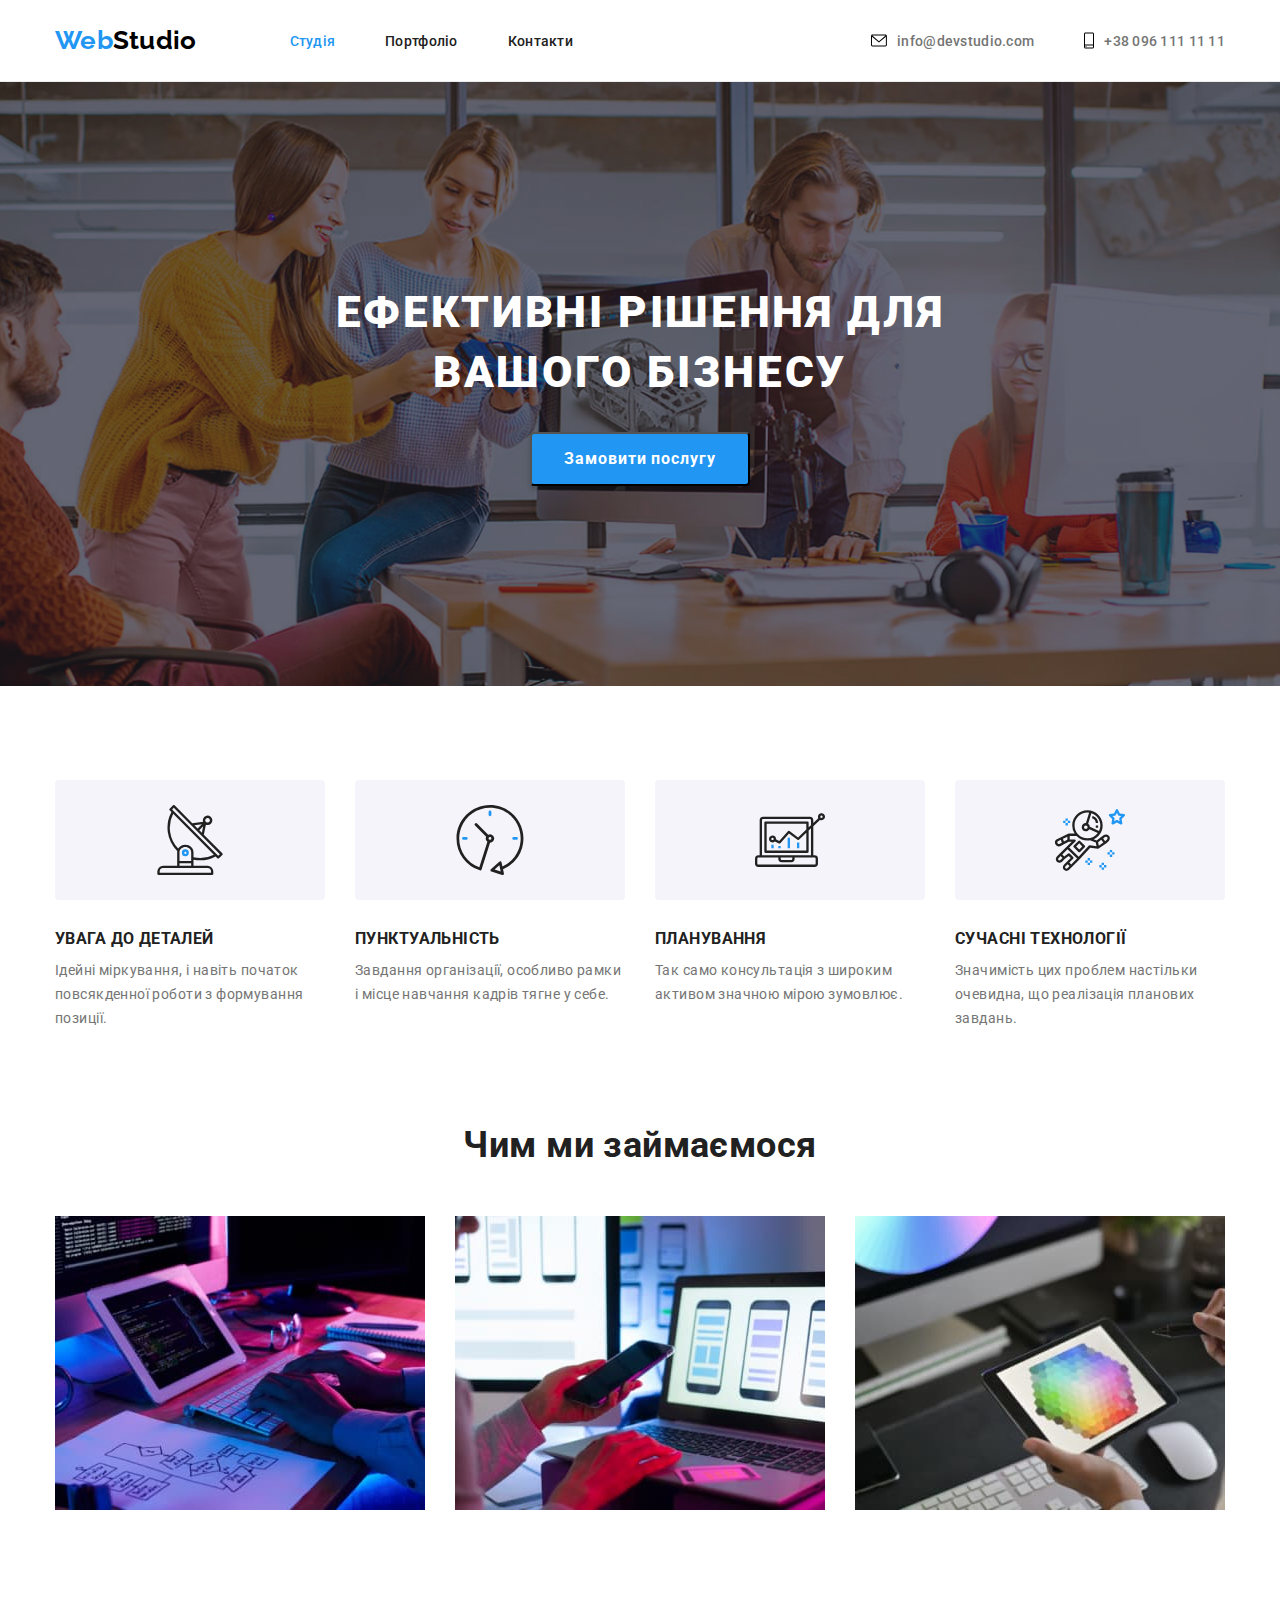
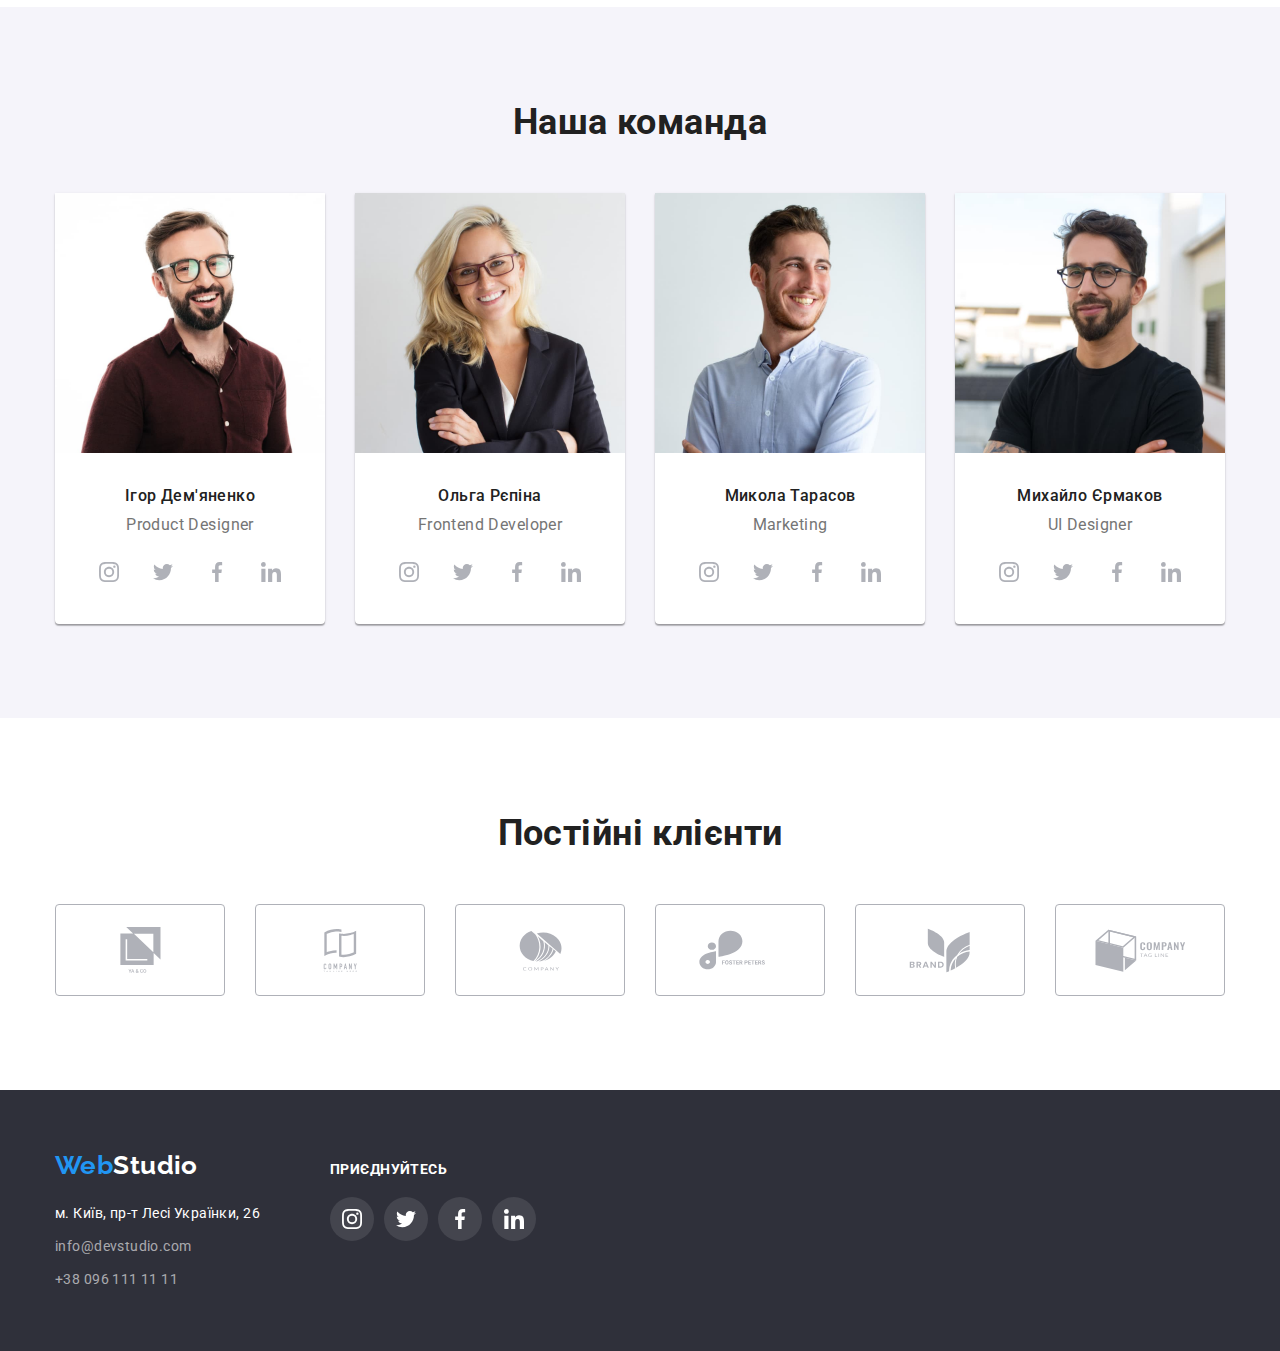
==== index.html @ fa8939fe "Initial commit" ====
<!DOCTYPE html>
<html lang="uk">
  <head>
    <meta charset="UTF-8" />
    <meta http-equiv="X-UA-Compatible" content="IE=edge" />
    <meta name="viewport" content="width=device-width, initial-scale=1.0" />
    <title>Студія</title>
    <!--Front style-->
    <link rel="preconnect" href="https://fonts.googleapis.com" />
    <link rel="preconnect" href="https://fonts.gstatic.com" crossorigin />
    <link
      href="https://fonts.googleapis.com/css2?family=Raleway:wght@700&family=Roboto:wght@400;500;700;900&display=swap"
      rel="stylesheet"
    />
    <!--Normalize-style-->
    <link href="css/modern-normalize.css" rel="stylesheet" />

    <!--Styles-->
    <link href="css/styles.css" rel="stylesheet" />
  </head>
  <body>
    <!--header-->
    <header class="header">
      <div class="container header-container">
        <nav class="header-nav">
          <a class="logo" href="index.html"><span class="logo-cl">Web</span>Studio</a>
          <ul class="list list-block">
            <li class="header-nav-list-item active-page">
              <a class="link" href="./index.html">Студія</a>
            </li>
            <li class="header-nav-list-item">
              <a class="link" href="./portfolio.html">Портфоліо</a>
            </li>
            <li class="header-nav-list-item"><a class="link" href="">Контакти</a></li>
          </ul>
        </nav>
        <ul class="list list-block">
          <li class="header-nav-list-contacti-item">
       
              <a class="link link-header" href="mailto:">
                <svg class="link pic-email" width="16" height="17">
                  <use href="./images/icons.svg#mail"></use>
                </svg>
                info@devstudio.com</a>
      
          </li>
          <li class="header-nav-list-contacti-item">
              <a class="link link-header" href="tel:+380961111111">
                <svg class="pic-smartphone" width="10" height="17">
                  <use href="./images/icons.svg#smartphone"></use>
                </svg>
                +38 096 111 11 11</a>
          </li>
        </ul>
      </div>
    </header>
    <div class="container"></div>
    <main>
      <!--btn-->
      <section class="section-btn all-section">
        <h1 class="section-title">Ефективні рішення для <br />вашого бізнесу</h1>
        <button class="btn" type="button">Замовити послугу</button>
      </section>
      <!--about -->
      <section class="description all-section">
        <div class="container">
          <h2 class="title" hidden>Опис</h2>
          <ul class="titlle-list list">
            <li class="description-list-item">
              <div class="pic">
                <svg class="pic-antena" width="70" height="70">
                  <use href="./images/icons.svg#antenna"></use>
                </svg>
              </div>
              <h3 class="description-title">УВАГА ДО ДЕТАЛЕЙ</h3>
              <p class="description-text">
                Ідейні міркування, і навіть початок повсякденної роботи з формування позиції.
              </p>
            </li>
            <li class="description-list-item">
              <div class="pic">
                <svg class="pic-clock" width="70" height="70">
                  <use href="./images/icons.svg#clock"></use>
                </svg>
              </div>
              <h3 class="description-title">ПУНКТУАЛЬНІСТЬ</h3>
              <p class="description-text">
                Завдання організації, особливо рамки і місце навчання кадрів тягне у себе.
              </p>
            </li>
            <li class="description-list-item">
              <div class="pic">
                <svg class="pic-diagram" width="70" height="70">
                  <use href="./images/icons.svg#diagram"></use>
                </svg>
              </div>
              <h3 class="description-title">ПЛАНУВАННЯ</h3>
              <p class="description-text">
                Так само консультація з широким активом значною мірою зумовлює.
              </p>
            </li>
            <li class="description-list-item">
              <div class="pic">
                <svg class="pic-astronaut" width="70" height="70">
                  <use href="./images/icons.svg#astronaut"></use>
                </svg>
              </div>
              <h3 class="description-title">СУЧАСНІ ТЕХНОЛОГІЇ</h3>
              <p class="description-text">
                Значимість цих проблем настільки очевидна, що реалізація планових завдань.
              </p>
            </li>
          </ul>
        </div>
      </section>
      <!--Блок послуг-->
      <section class="about all-section">
        <h2 class="title">Чим ми займаємося</h2>
        <div class="container">
          <ul class="list about-list">
            <li class="about-list-item">
              <img
                class="about-list-item-img"
                src="./images/tablet_computer.jpg"
                alt="Планшет з клавіатурою"
                width="370"
                height="294"
              />
            </li>
            <li class="about-list-item">
              <img
                class="about-list-item-img"
                src="./images/mobile.jpg"
                alt="телефон на фоны ноутбука"
                width="370"
                height="294"
              />
            </li>
            <li class="about-list-item">
              <img
                class="about-list-item-img"
                src="./images/tablet.jpg"
                alt="планшет"
                width="370"
                height="294"
              />
            </li>
          </ul>
        </div>
      </section>
      <!--our team-->
      <section class="team all-section">
        <div class="container">
          <h2 class="team-title title">Наша команда</h2>
          <ul class="list team-list">
            <li class="team-list-item">
              <img
                class="team-list-item-img"
                src="./images/igorDem.jpg"
                alt="фото Ігора Дем'яненко"
                width="270"
                height="260"
              />
              <div class="team-info">
                <h3 class="name">Ігор Дем'яненко</h3>
                <p class="profession" lang="en">Product Designer</p>
                <ul class="list-social-item">
                  <li class="social-item">
                    <a
                      class="social-link"
                      href="https://www.instagram.com"
                      aria-label="instagram"
                      target="_blank"
                      rel="noopener noreferrer"
                    >
                      <svg class="social-icon" width="20" height="20">
                        <use href="./images/icons.svg#instagram"></use>
                      </svg>
                    </a>
                  </li>
                  <li class="social-item">
                    <a
                      class="social-link"
                      href="https://www.twitter.com"
                      aria-label="twitter"
                      target="_blank"
                      rel="noopener noreferrer"
                    >
                      <svg class="social-icon" width="20" height="20">
                        <use href="./images/icons.svg#twitter"></use>
                      </svg>
                    </a>
                  </li>
                  <li class="social-item">
                    <a
                      class="social-link"
                      href="https://www.facebook.com"
                      aria-label="facebook"
                      target="_blank"
                      rel="noopener noreferrer"
                    >
                      <svg class="social-icon" width="20" height="20">
                        <use href="./images/icons.svg#facebook"></use>
                      </svg>
                    </a>
                  </li>
                  <li class="social-item">
                    <a
                      class="social-link"
                      href="https://www.linkedin.com"
                      aria-label="linkedin"
                      target="_blank"
                      rel="noopener noreferrer"
                    >
                      <svg class="social-icon" width="20" height="20">
                        <use href="./images/icons.svg#linkedin"></use>
                      </svg>
                    </a>
                  </li>
                </ul>
              </div>
            </li>
            <li class="team-list-item">
              <img
                class="team-list-item-img"
                src="./images/Olga_rep.jpg"
                alt="фото Ольги Рєпіної"
                width="270"
                height="260"
              />
              <div class="team-info">
                <h3 class="name">Ольга Рєпіна</h3>
                <p class="profession" lang="en">Frontend Developer</p>
                <ul class="list-social-item">
                  <li class="social-item">
                    <a
                      class="social-link"
                      href="https://www.instagram.com"
                      aria-label="instagram"
                      target="_blank"
                      rel="noopener noreferrer"
                    >
                      <svg class="social-icon" width="20" height="20">
                        <use href="./images/icons.svg#instagram"></use>
                      </svg>
                    </a>
                  </li>
                  <li class="social-item">
                    <a
                      class="social-link"
                      href="https://www.twitter.com"
                      aria-label="twitter"
                      target="_blank"
                      rel="noopener noreferrer"
                    >
                      <svg class="social-icon" width="20" height="20">
                        <use href="./images/icons.svg#twitter"></use>
                      </svg>
                    </a>
                  </li>
                  <li class="social-item">
                    <a
                      class="social-link"
                      href="https://www.facebook.com"
                      aria-label="facebook"
                      target="_blank"
                      rel="noopener noreferrer"
                    >
                      <svg class="social-icon" width="20" height="20">
                        <use href="./images/icons.svg#facebook"></use>
                      </svg>
                    </a>
                  </li>
                  <li class="social-item">
                    <a
                      class="social-link"
                      href="https://www.linkedin.com"
                      aria-label="linkedin"
                      target="_blank"
                      rel="noopener noreferrer"
                    >
                      <svg class="social-icon" width="20" height="20">
                        <use href="./images/icons.svg#linkedin"></use>
                      </svg>
                    </a>
                  </li>
                </ul>
              </div>
            </li>
            <li class="team-list-item">
              <img
                class="team-list-item-img"
                src="./images/Nikolay_tar.jpg"
                alt="фото Миколи Тарасова"
                width="270"
                height="260"
              />
              <div class="team-info">
                <h3 class="name">Микола Тарасов</h3>
                <p class="profession" lang="en">Marketing</p>
                <ul class="list-social-item">
                  <li class="social-item">
                    <a
                      class="social-link"
                      href="https://www.instagram.com"
                      aria-label="instagram"
                      target="_blank"
                      rel="noopener noreferrer"
                    >
                      <svg class="social-icon" width="20" height="20">
                        <use href="./images/icons.svg#instagram"></use>
                      </svg>
                    </a>
                  </li>
                  <li class="social-item">
                    <a
                      class="social-link"
                      href="https://www.twitter.com"
                      aria-label="twitter"
                      target="_blank"
                      rel="noopener noreferrer"
                    >
                      <svg class="social-icon" width="20" height="20">
                        <use href="./images/icons.svg#twitter"></use>
                      </svg>
                    </a>
                  </li>
                  <li class="social-item">
                    <a
                      class="social-link"
                      href="https://www.facebook.com"
                      aria-label="facebook"
                      target="_blank"
                      rel="noopener noreferrer"
                    >
                      <svg class="social-icon" width="20" height="20">
                        <use href="./images/icons.svg#facebook"></use>
                      </svg>
                    </a>
                  </li>
                  <li class="social-item">
                    <a
                      class="social-link link"
                      href="https://www.linkedin.com"
                      aria-label="linkedin"
                      target="_blank"
                      rel="noopener noreferrer"
                    >
                      <svg class="social-icon" width="20" height="20">
                        <use href="./images/icons.svg#linkedin"></use>
                      </svg>
                    </a>
                  </li>
                </ul>
              </div>
            </li>
            <li class="team-list-item">
              <img
                class="team-list-item-img"
                src="./images/Mihaylo_Yerm.jpg"
                alt="фото михайла Єрмакова"
                width="270"
                height="260"
              />
              <div class="team-info">
                <h3 class="name">Михайло Єрмаков</h3>
                <p class="profession" lang="en">UI Designer</p>
                <ul class="list-social-item">
                  <li class="social-item">
                    <a
                      class="social-link"
                      href="https://www.instagram.com"
                      aria-label="instagram"
                      target="_blank"
                      rel="noopener noreferrer"
                    >
                      <svg class="social-icon" width="20" height="20">
                        <use href="./images/icons.svg#instagram"></use>
                      </svg>
                    </a>
                  </li>
                  <li class="social-item">
                    <a
                      class="social-link"
                      href="https://www.twitter.com"
                      aria-label="twitter"
                      target="_blank"
                      rel="noopener noreferrer"
                    >
                      <svg class="social-icon" width="20" height="20">
                        <use href="./images/icons.svg#twitter"></use>
                      </svg>
                    </a>
                  </li>
                  <li class="social-item">
                    <a
                      class="social-link"
                      href="https://www.facebook.com"
                      aria-label="facebook"
                      target="_blank"
                      rel="noopener noreferrer"
                    >
                      <svg class="social-icon" width="20" height="20">
                        <use href="./images/icons.svg#facebook"></use>
                      </svg>
                    </a>
                  </li>
                  <li class="social-item">
                    <a
                      class="social-link"
                      href="https://www.linkedin.com"
                      aria-label="linkedin"
                      target="_blank"
                      rel="noopener noreferrer"
                    >
                      <svg class="social-icon" width="20" height="20">
                        <use href="./images/icons.svg#linkedin"></use>
                      </svg>
                    </a>
                  </li>
                </ul>
              </div>
            </li>
          </ul>
        </div>
      </section>
      <section class="client-section all-section">
        <h2 class="title">Постійні клієнти</h2>
        <div class="container">
          <ul class="list clients-list">
            <li class="clients-item">
              <a
                class="clients-link"
                aria-label="yago"
                target="_blank"
                rel="noopener noreferrer"
                href=""
              >
                <svg class="clients" width="41" height="46">
                  <use href="./images/icons.svg#yago"></use>
                </svg>
              </a>
            </li>
            <li class="clients-item">
              <a
                class="clients-link"
                aria-label="tagline"
                target="_blank"
                rel="noopener noreferrer"
                href=""
              >
                <svg class="clients" width="93" height="43">
                  <use href="./images/icons.svg#tagline"></use>
                </svg>
              </a>
            </li>
            <li class="clients-item">
              <a
                class="clients-link"
                aria-label="company"
                target="_blank"
                rel="noopener noreferrer"
                href=""
              >
                <svg class="clients" width="43" height="41">
                  <use href="./images/icons.svg#company"></use>
                </svg>
              </a>
            </li>
            <li class="clients-item">
              <a
                class="clients-link"
                aria-label="foster_peters"
                target="_blank"
                rel="noopener noreferrer"
                href=""
              >
                <svg class="clients" width="84" height="40">
                  <use href="./images/icons.svg#foster_peters"></use>
                </svg>
              </a>
            </li>
            <li class="clients-item">
              <a
                class="clients-link"
                aria-label="brand"
                target="_blank"
                rel="noopener noreferrer"
                href=""
              >
                <svg class="clients" width="62" height="45">
                  <use href="./images/icons.svg#brand"></use>
                </svg>
              </a>
            </li>
            <li class="clients-item">
              <a
                class="clients-link"
                aria-label="comtigeline"
                target="_blank"
                rel="noopener noreferrer"
                href=""
              >
                <svg class="clients" width="93" height="43">
                  <use href="./images/icons.svg#comtigeline"></use>
                </svg>
              </a>
            </li>
          </ul>
        </div>
      </section>
    </main>
    <!--contact info-->
    <footer class="footer">
      <div class="container footer-bloc">
        <div class="footer-contacts">
          <a class="logo logo-footer" href="index.html"><span class="logo-cl">Web</span>Studio</a>
          <address class="address-maps" title="адрес студії">
            <p class="address-maps-text">м. Київ, пр-т Лесі Українки, 26</p>
            <ul class="list">
              <li class="address-list-item">
                <a class="link" href="mailto:info@devstudio.com">info@devstudio.com</a>
              </li>
              <li class="address-list-item">
                <a class="link" href="tel:+380961111111">+38 096 111 11 11</a>
              </li>
            </ul>
          </address>
        </div>
        <div class="">
          <h4 class="title-footer">приєднуйтесь</h4>
          <ul class="list-social-item">
            <li class="social-item">
              <a
                class="link footer-icon-link"
                href="https://www.instagram.com"
                aria-label="instagram"
                target="_blank"
                rel="noopener noreferrer"
              >
                <svg class="footer-icon" width="20" height="20">
                  <use href="./images/icons.svg#instagram"></use>
                </svg>
              </a>
            </li>
            <li class="social-item">
              <a
                class="link footer-icon-link"
                href="https://www.twitter.com"
                aria-label="twitter"
                target="_blank"
                rel="noopener noreferrer"
              >
                <svg class="footer-icon" width="20" height="20">
                  <use href="./images/icons.svg#twitter"></use>
                </svg>
              </a>
            </li>
            <li class="social-item">
              <a
                class="link footer-icon-link"
                href="https://www.facebook.com"
                aria-label="facebook"
                target="_blank"
                rel="noopener noreferrer"
              >
                <svg class="footer-icon" width="20" height="20">
                  <use href="./images/icons.svg#facebook"></use>
                </svg>
              </a>
            </li>
            <li class="social-item">
              <a
                class="link footer-icon-link"
                href="https://www.linkedin.com"
                aria-label="linkedin"
                target="_blank"
                rel="noopener noreferrer"
              >
                <svg class="footer-icon" width="20" height="20">
                  <use href="./images/icons.svg#linkedin"></use>
                </svg>
              </a>
            </li>
          </ul>
        </div>
      </div>
    </footer>
  </body>
</html>
---- css/styles.css ----
:root {
  /* front*/
  --main-font: Roboto, sans-serif, raleway;
  /* text color */
  --main-text-cl: #212121;
  --akcent-cl: #2196f3;

  /* background color*/
  --main-background-cl: #ffffff;
  --background-cl-icon:#AFB1B8;

  /*other*/
  --items: 3;
  --indent: 30px;
  --border: 1px;
}

body {
  font-family: var(--main-font);
  background-color: var(--main-background-cl);
  color: var(--main-text-cl);
  font-size: 14px;
  line-height: calc(16 / 14);
  letter-spacing: 0.03em;
  
}
/*reset*/
.link {
  text-decoration: none;
  color: currentColor;

}



.list {
  list-style: none;
  padding: 0;
  margin: 0;
}
.all-section {
  padding-bottom: 94px;
  
}

/*************************
********HEADER************
*************************/
.container {
  margin-left: auto;
  margin-right: auto;
  width: 1200px;
  padding: 0 15px;
  
}
.header {
  letter-spacing: 0.02em;
  font-weight: 500;
  border-bottom: 1px solid #ececec;
  padding-top: 25px;
  padding-bottom: 25px;
  

}
.header-nav {
  align-items: center;
  display: flex;
  margin-right: auto;
 
}
.header-container{
  display: flex;


}
.logo {
  text-decoration: none;
  font-family: 'Raleway';
  font-weight: 700;
  font-size: 26px;
  line-height: calc(31 / 26);
  color: #000000;
  margin-right: 93px;
}
.logo-footer {
  margin-right: 0;
  color: #ffffff;
}

.logo-cl {
  color: var(--akcent-cl);
}
.list-block {
  display: flex;
  align-items: center;

}
.link-header{
  display: flex;
  align-items: center;
}
.list-block:last-child {
  margin-right: 0;
}
.header-nav-list-item {
  font-weight: 500;
  letter-spacing: 0.02em;
  color: #212121;
  margin-right: 50px;
}

.header-nav-list-item:last-child {
  margin-right: 0;
}
.active-page {
  color: var(--akcent-cl);
}
.header-nav-list-contacti-item {
  display: flex;
  margin-right: 50px;
  font-weight: 500;
  letter-spacing: 0.02em;
  color: #757575;

}

.pic-email{
margin-right: 10px;
}

.pic-smartphone{
  margin-right: 10px;
}
.header-nav-list-contacti-item:last-child {
  margin-right: 0;
}
.header-nav-list-contacti-item:hover,
.header-nav-list-item:hover,
.link:focus {
  fill: var(--akcent-cl);
  color: var(--akcent-cl);
}
.footer {
  background-color: #2f303a;
  padding-top: 60px;
  padding-bottom: 60px;

}

.address-maps {
  margin-top: 20px;
}
.address-maps-text {
  margin-top: 0;
  margin-bottom: 9px;
  font-style: normal;
  font-size: 14px;
  line-height: calc(24 / 14);
  color: #ffffff;
}

.address-list-item {
  margin-bottom: 9px;
  font-style: normal;
  font-size: 14px;
  line-height: calc(24 / 14);
  color: rgba(255, 255, 255, 0.6);
}
.address-list-item:last-child {
  margin-bottom: 0;
}

.footer-bloc {
  display: flex;
  align-items:baseline;
}
.title-footer {
  margin-top: 0;
  margin-bottom: 20px;
  color: var(--main-background-cl);
  Font family: var(--main-font);
  Font style: Bold;
  Font size: 14px;
  text-transform: uppercase;
}
.footer-contacts {
  margin-right: 70px;
}
.footer-icon {
  fill: var(--main-background-cl);
}
.footer-icon-link {
  background-color: rgb(100%, 100%, 100%, 10%);
  display: flex;
  align-items: center;
  justify-content: center;
  width: 44px;
  height: 44px;
  border-radius: 50%;
}
.footer-icon-link:hover,
.footer-icon-link:focus {
      background-color: var(--akcent-cl);
 }



/****************************
*****************************
          Page 1
*****************************
****************************/

.section-btn {
  background-image:linear-gradient(rgba(47, 48, 58, 0.4), rgba(47, 48, 58, 0.4)), url(../images/bg.png);
  background-repeat: no-repeat;
  background-position: center;
  max-width: 1600px;
  background-size: cover;
  margin-left: auto;
  margin-right: auto;
  text-align: center;
  padding-top: 200px;
  padding-bottom: 200px;
}

.section-title {
  margin-top: 0;
  margin-bottom: 30px;
  color: #ffffff;
  font-weight: 900;
  font-size: 44px;
  line-height: calc(60 / 44);
  letter-spacing: 0.06em;
  text-transform: uppercase;
}
.btn {
  font-family: var(--main-font);
  background: var(--akcent-cl);
  box-shadow: 0px 4px 4px rgba(0, 0, 0, 0.15);
  border-radius: 4px;
  font-weight: 700;
  font-size: 16px;
  line-height: calc(30 / 16);
  letter-spacing: 0.06em;
  color: #ffffff;
  cursor: pointer;
  padding: 10px 32px;
}
.description {
  padding-top: 94px;
}

.titlle-list {
  display: flex;
  justify-content: space-between;
}
.description-list-item {
  width: 270px;
}
.description-title {
  margin-top: 0;
  margin-bottom: 0;
  font-size: 16px;
  font-weight: 700;
  text-transform: uppercase;
}
.description-text {
  margin-top: 10px;
  font-size: 14px;
  line-height: calc(24 / 14);
  color: #757575;
}
.description-text:last-child {
  margin-bottom: 0;
}

.pic{
  background-color:#F5F4FA;
  height: 120px;
  display: flex;
  align-items: center;
  justify-content: center;
  margin-bottom: 30px;
  border-radius: 4px;
}

.about-list {
  display: flex;
  justify-content: space-between;
}

.title {
  margin-top: 0;
  margin-bottom: 50px;
  font-weight: 700;
  font-size: 36px;
  line-height: calc(42 / 36);
  text-align: center;
}


.team {
  background-color: #f5f4fa;
  padding-top: 94px;
  padding-bottom: 94px;
}
.team-list {
  display: flex;
  justify-content: space-between;
}

.team-list-item {
  background-color:var(--main-background-cl);
  box-shadow: 0px 1px 3px rgba(0, 0, 0, 0.12), 0px 1px 1px rgba(0, 0, 0, 0.14),
    0px 2px 1px rgba(0, 0, 0, 0.2);
  border-radius: 0px 0px 4px 4px;
}
.team-info {
  padding-top: 30px;
  padding-bottom: 30px;
  
}
.name {
  margin-top: 0;
  margin-bottom: 10px;
  font-weight: 500;
  font-size: 16px;
  line-height: calc(19 / 16);
  text-align: center;
}
.profession {
  margin-top: 0;
  font-size: 16px;
  line-height: calc(19 / 16);
  color: #757575;
  text-align: center;
}
.list-social-item {
  margin: 0;
  list-style: none;
  display: flex;
  gap: 10px;
  justify-content: center;
  padding-left: 0;
}

.social-link{
    display: flex;
    align-items: center;
    justify-content: center;
    width: 44px;
    height: 44px;
    background-color:var(--main-background-cl);
    border-radius: 50%;
    color: var(--background-cl-icon);
}
  
.social-icon{
  fill: currentColor;
 }
 .social-link:hover,
 .social-link:focus {
      color:var(--main-background-cl); 
      background-color: var(--akcent-cl);
 }


.profession:last-child {
  margin-bottom: 0;
}
.client-section{
  padding-top:94px ;
}
.clients-list{
  display: flex;
  gap:30px;
  align-items: center;
    justify-content: center;
}
.clients-link{
  width: 170px;
  height: 92px;
  border: 1px solid var(--background-cl-icon);
  border-radius: 4px;
  display: flex;
    align-items: center;
    justify-content: center;
    color: var(--background-cl-icon);
}
.clients{
  fill: currentColor;
}
.clients:hover,
.clients:focus,
.clients-link:hover,
.clients-link:focus {
  color: var(--akcent-cl);
  border-color: var(--akcent-cl);
}


/****************************
*****************************
          Page 2
*****************************
****************************/
.porfolio {
  padding-top: 94px;
  padding-bottom: 94px;
}
.porfolio-container {
  list-style: none;
  display: flex;
  gap: 8px;
  justify-content: center;
  margin: 0 0 50px 0;
  padding-left: 0;
}
.porfolio-btn-list:hover,
.porfolio-btn-list:focus {
  box-shadow: 0px 2px 2px 0px #0000001F, 0px 1px 2px 0px #00000014, 0px 3px 1px 0px #0000001A;
  border-radius: 4px;
 


}
.porfolio-btn {
  padding: 6px 22px;
  font-family: var(--main-font);
  font-weight: 500;
  font-size: 16px;
  line-height: calc(26 / 16);
  border: none;
  border-radius: 4px;
  cursor: pointer;
}
.porfolio-btn:active {
  background-color: var(--akcent-cl);
  color: #ffffff;
}
.portfolio-list {
  display: flex;
  flex-wrap: wrap;
  gap: var(--indent);
}
.portfolio-list-img {
}
.portfolio-list-img-item {
  flex-basis: calc((100% - var(--indent) * (var(--items)-1)) / var(--items));

}
.portfolio-list-img-item:hover,
.portfolio-list-img-item:focus{
  box-shadow: 1px 4px 6px 0px #00000029, 0px 4px 4px 0px #0000000F, 0px 1px 1px 0px #0000001F;
  border-radius: 6px 4px 1px ;
}

.portfolio-info {
  padding:20px 24px;
  border-right: 1px solid #eee ;
  border-bottom: 1px solid #eee ;
  border-left: 1px solid #eee ;
}
.portfolio-tittle {
  margin: 0;
  font-weight: 700;
  font-size: 18px;
  line-height: calc(36 / 18);
  letter-spacing: 0.06em;
}
.portfolio-name {
  margin: 0;
  font-size: 16px;
  line-height: calc(30 / 16);
  color: #757575;
}
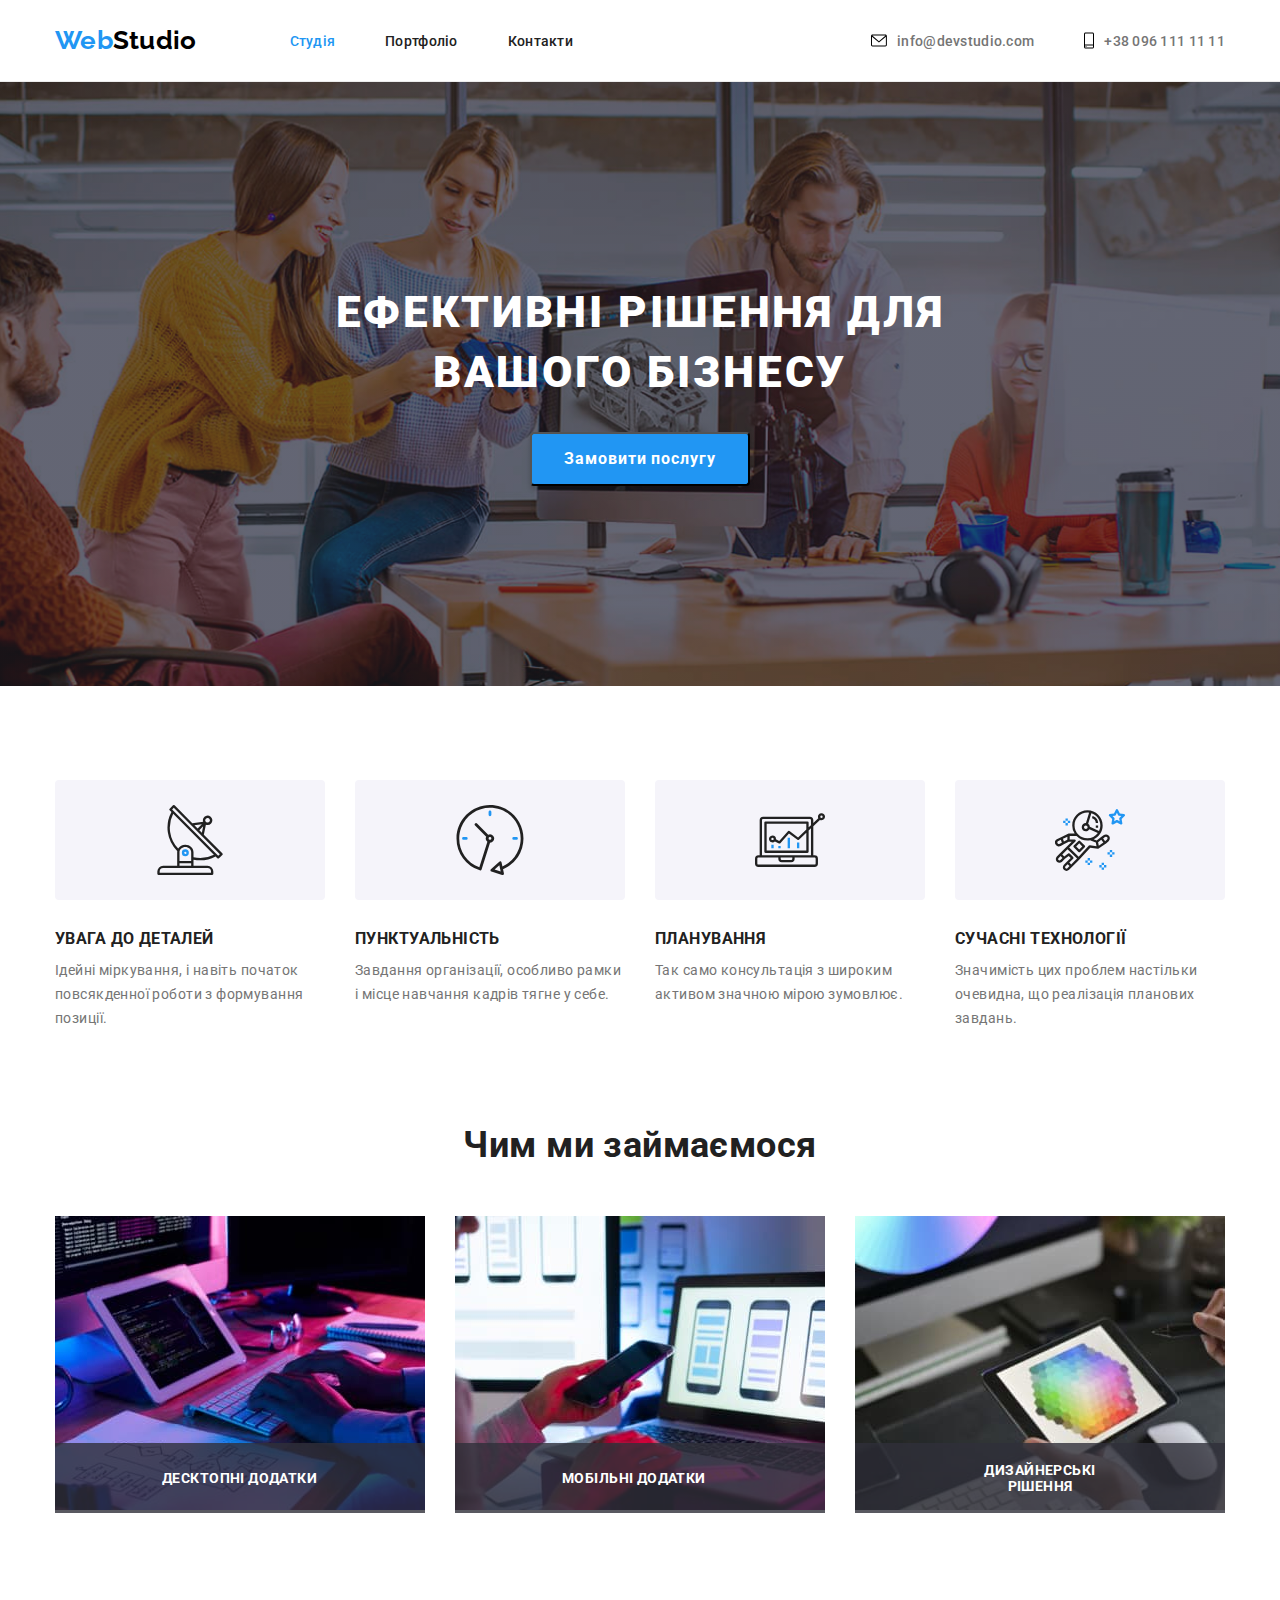
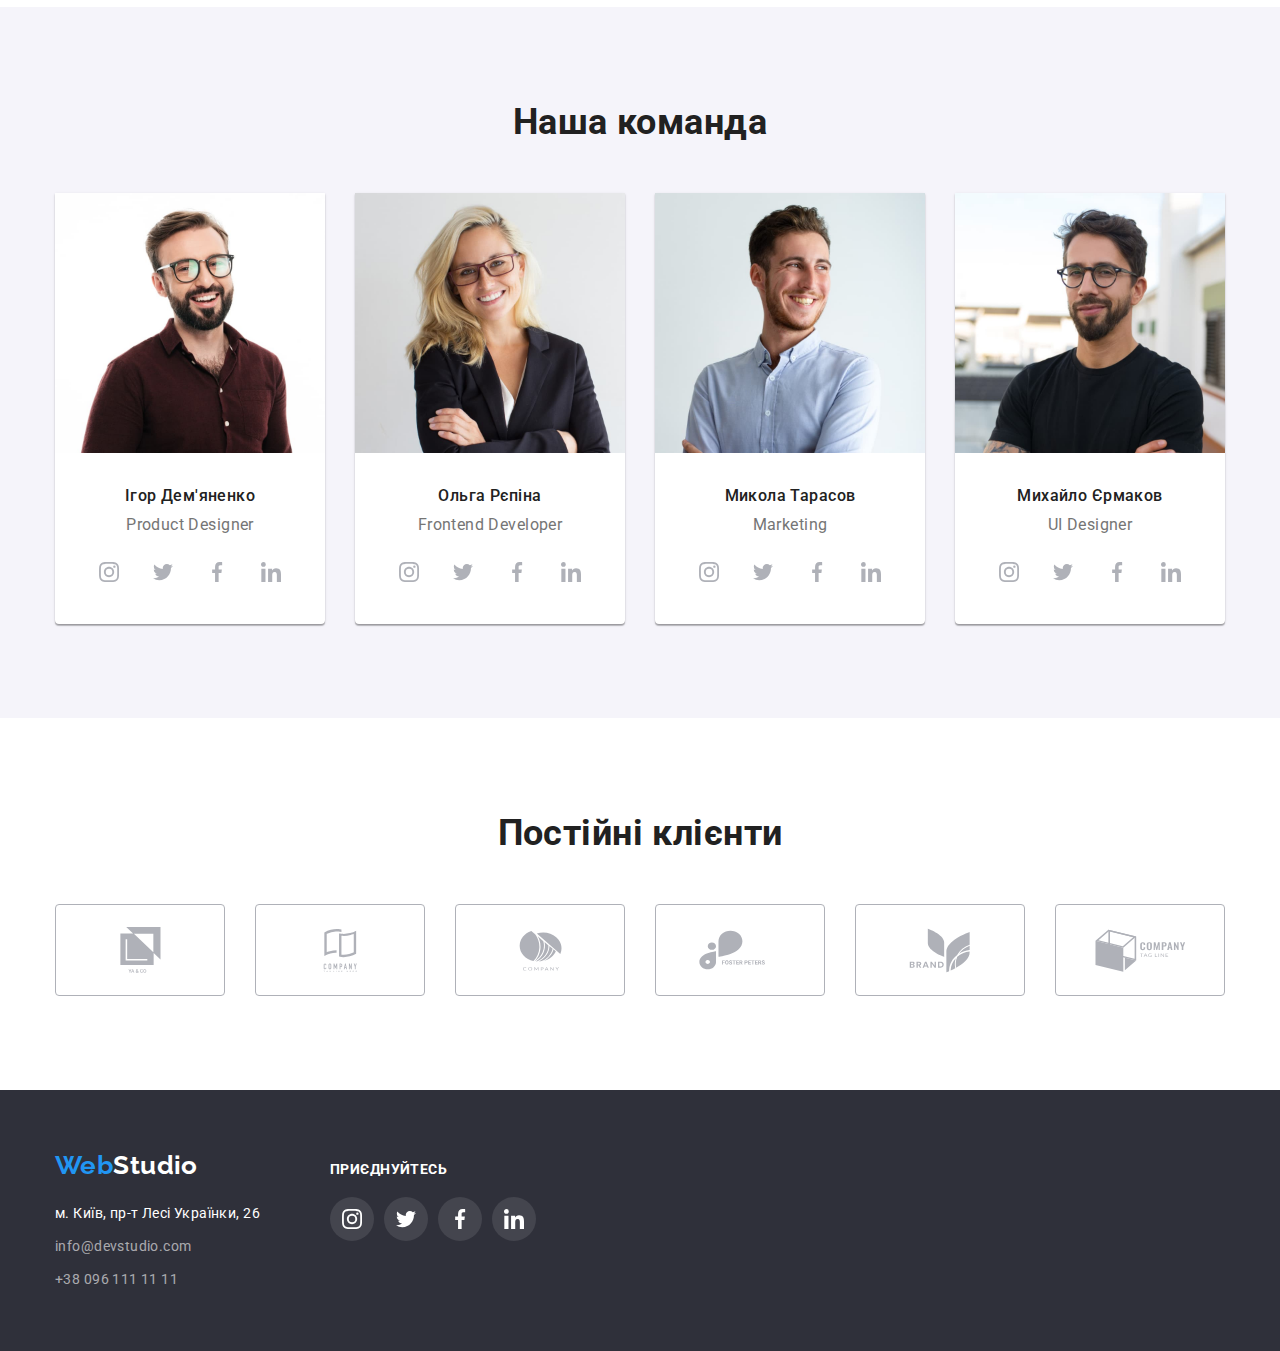
==== commit d5c15d8c: "12.09" ====
--- a/index.html
+++ b/index.html
@@ -119,15 +119,23 @@
         <div class="container">
           <ul class="list about-list">
             <li class="about-list-item">
-              <img
+              <div class="about-thumb">
+                <img
                 class="about-list-item-img"
                 src="./images/tablet_computer.jpg"
                 alt="Планшет з клавіатурою"
                 width="370"
                 height="294"
               />
+              <div class="label">
+                <P class="label-desc">
+                  Десктопні додатки
+                </P>
+              </div>             
+            </div>
             </li>
             <li class="about-list-item">
+              <div class="about-thumb">
               <img
                 class="about-list-item-img"
                 src="./images/mobile.jpg"
@@ -135,8 +143,15 @@
                 width="370"
                 height="294"
               />
+              <div class="label">
+                <P class="label-desc">
+                  Мобільні додатки
+                </P>
+              </div>             
+            </div>
             </li>
             <li class="about-list-item">
+              <div class="about-thumb">
               <img
                 class="about-list-item-img"
                 src="./images/tablet.jpg"
@@ -144,6 +159,12 @@
                 width="370"
                 height="294"
               />
+              <div class="label">
+                <P class="label-desc">
+                  Дизайнерські рішення
+                </P>
+              </div>             
+            </div>
             </li>
           </ul>
         </div>
--- a/css/styles.css
+++ b/css/styles.css
@@ -107,21 +107,48 @@
   letter-spacing: 0.02em;
   color: #212121;
   margin-right: 50px;
-}
-
+  position: relative;
+  /*animation*/
+  transition-property:fill, color ;
+  transition-duration:250ms ;
+  transition-timing-function:cubic-bezier(0.4, 0, 0.2, 1);
+  }
+.header-nav-list-item::after {
+  content: '';
+  position: absolute;
+  width: 100%;
+  height: 4px;
+  border-radius: 2px;
+  background-color:var(--akcent-cl);
+  left: 0;
+  bottom: 0;
+  opacity: 0;
+  transition-property:opacity;
+  transition-duration:250ms ;
+  transition-timing-function:cubic-bezier(0.4, 0, 0.2, 1);
+}
+.header-nav-list-item:hover::after {
+  opacity: 1;
+  transform: translateY(28px);
+}
 .header-nav-list-item:last-child {
   margin-right: 0;
 }
 .active-page {
   color: var(--akcent-cl);
-}
+
+}
+
 .header-nav-list-contacti-item {
   display: flex;
   margin-right: 50px;
   font-weight: 500;
   letter-spacing: 0.02em;
   color: #757575;
-
+    /*animation*/
+  transition-property:fill, color ;
+  transition-duration:250ms ;
+  transition-timing-function:cubic-bezier(0.4, 0, 0.2, 1);
 }
 
 .pic-email{
@@ -134,6 +161,7 @@
 .header-nav-list-contacti-item:last-child {
   margin-right: 0;
 }
+
 .header-nav-list-contacti-item:hover,
 .header-nav-list-item:hover,
 .link:focus {
@@ -197,6 +225,9 @@
   width: 44px;
   height: 44px;
   border-radius: 50%;
+  transition-property:background-color;
+  transition-duration:250ms ;
+  transition-timing-function:cubic-bezier(0.4, 0, 0.2, 1);
 }
 .footer-icon-link:hover,
 .footer-icon-link:focus {
@@ -298,8 +329,34 @@
   line-height: calc(42 / 36);
   text-align: center;
 }
-
-
+.about-thumb{
+  position: relative;
+}
+.label{
+  position: absolute;
+  bottom: 0;
+  left: 0;
+  width: 100%;
+  height: 70px;
+  background-color: rgba(47, 48, 58, 0.8);
+  display: flex;
+  justify-items: center;
+  align-items: center;
+  padding: 27px 107px;
+}
+.label-desc{
+  color: var(--main-background-cl);
+  font-size: 14px;
+  font-family: var(--main-font);
+  font-weight: 700;
+  line-height: 16px;
+  letter-spacing: 0.03em;
+  text-transform:uppercase ;
+  text-align: center;
+
+
+  text-align: center;
+}
 .team {
   background-color: #f5f4fa;
   padding-top: 94px;
@@ -354,6 +411,10 @@
     background-color:var(--main-background-cl);
     border-radius: 50%;
     color: var(--background-cl-icon);
+      /*animation*/
+    transition-property:color, background-color;
+    transition-duration:250ms ;
+    transition-timing-function:cubic-bezier(0.4, 0, 0.2, 1);
 }
   
 .social-icon{
@@ -387,6 +448,11 @@
     align-items: center;
     justify-content: center;
     color: var(--background-cl-icon);
+      /*animation*/
+    transition-property:color, border-color;
+    transition-duration:250ms ;
+    transition-timing-function:cubic-bezier(0.4, 0, 0.2, 1);
+    
 }
 .clients{
   fill: currentColor;
@@ -416,6 +482,13 @@
   justify-content: center;
   margin: 0 0 50px 0;
   padding-left: 0;
+}
+.porfolio-btn-list{
+    /*animation*/
+  transition-property:box-shadow, border-radius;
+  transition-duration:250ms;
+  transition-timing-function:cubic-bezier(0.4, 0, 0.2, 1);
+  
 }
 .porfolio-btn-list:hover,
 .porfolio-btn-list:focus {
@@ -448,14 +521,51 @@
 }
 .portfolio-list-img-item {
   flex-basis: calc((100% - var(--indent) * (var(--items)-1)) / var(--items));
-
+    /*animation*/
+  transition-property:box-shadow, border-radius;
+  transition-duration:250ms;
+  transition-timing-function:cubic-bezier(0.4, 0, 0.2, 1);
 }
 .portfolio-list-img-item:hover,
 .portfolio-list-img-item:focus{
   box-shadow: 1px 4px 6px 0px #00000029, 0px 4px 4px 0px #0000000F, 0px 1px 1px 0px #0000001F;
   border-radius: 6px 4px 1px ;
 }
-
+.portfolio-thumb{
+  position: relative;
+  overflow: hidden;
+}
+.overlay{
+  position: absolute;
+  top: 0;
+  left: 0;
+  transform: translateY(100%);
+  width: 100%;
+  height: 100%;
+  display: flex;
+  justify-items: center;
+  align-items: center;
+  padding: 63px 24px;
+
+
+  background-color: rgba(33, 150, 243, 0.9);
+ /*animation*/
+ transition-property:transform;
+ transition-duration:250ms;
+ transition-timing-function:cubic-bezier(0.4, 0, 0.2, 1);
+
+}
+.portfolio-thumb:hover .overlay{
+  transform: translateY(0);
+}
+.overlay-desc{
+  color: var(--main-background-cl);
+  font-family: var(--main-font);
+  font-size: 18px;
+  font-weight: 400;
+  line-height:28px;
+  letter-spacing: 0.03em;
+}
 .portfolio-info {
   padding:20px 24px;
   border-right: 1px solid #eee ;
